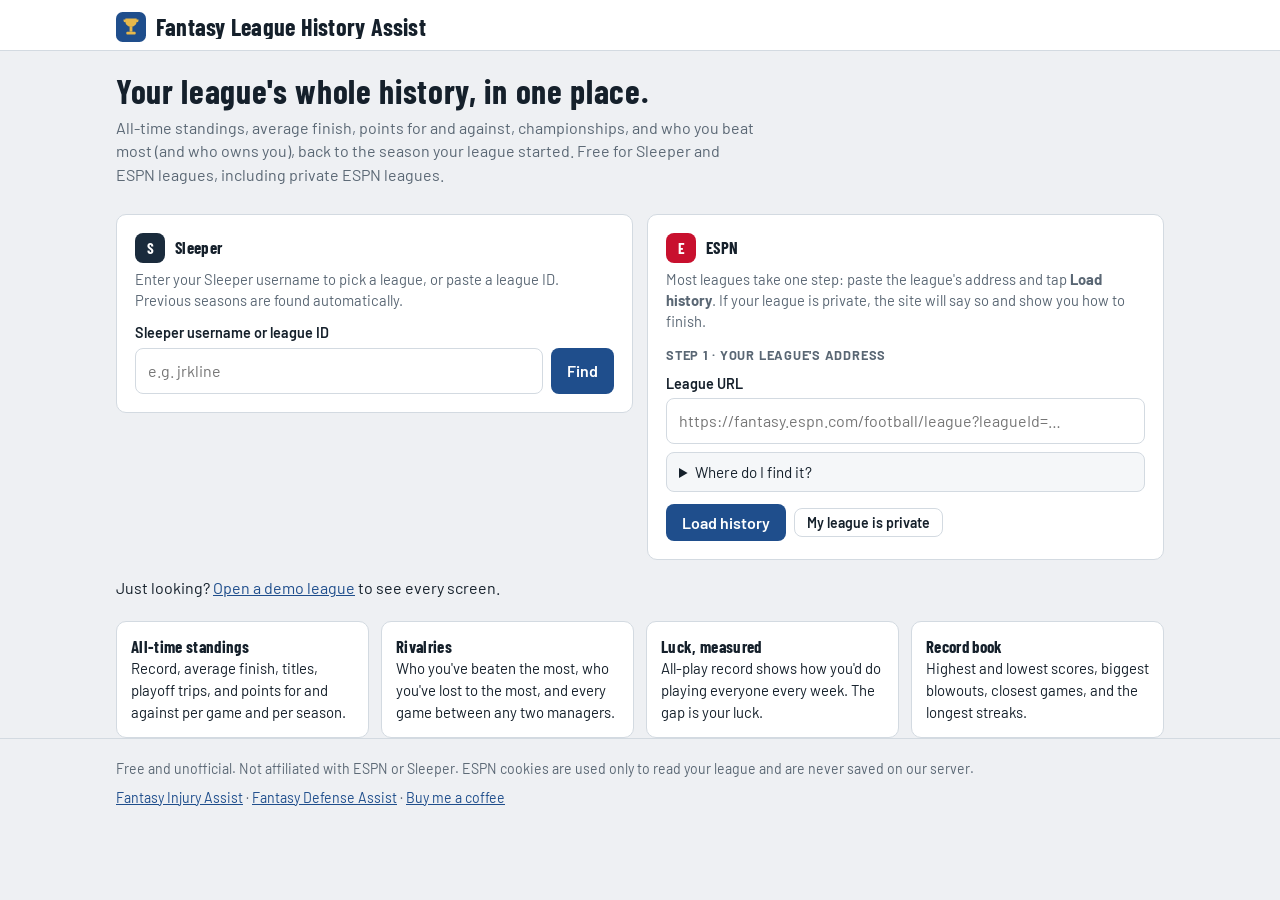
==== index.html @ 36c52a03 "0.0.1" ====
<!DOCTYPE html>
<html lang="en">
<head>
<meta charset="utf-8">
<meta name="viewport" content="width=device-width, initial-scale=1, viewport-fit=cover">
<title>Fantasy League History Assist · Your league's all-time records</title>
<meta name="theme-color" content="#15202B">
<meta name="description" content="Free all-time history for your fantasy football league: average finish, points for and against, championships, head-to-head records, who you beat most and who owns you. Works with Sleeper and ESPN, including private ESPN leagues.">
<link rel="canonical" href="https://fantasyleaguehistoryassist.com/">
<meta property="og:type" content="website">
<meta property="og:url" content="https://fantasyleaguehistoryassist.com/">
<meta property="og:title" content="Fantasy League History Assist · Settle Every Argument">
<meta property="og:description" content="Your fantasy league's whole history: all-time standings, average finish, head-to-head records, and the league record book. Sleeper and ESPN.">
<link rel="icon" type="image/svg+xml" href="icons/logo.svg">
<link rel="preconnect" href="https://fonts.googleapis.com">
<link rel="preconnect" href="https://fonts.gstatic.com" crossorigin>
<link href="https://fonts.googleapis.com/css2?family=Barlow+Condensed:wght@600;700&family=Barlow:wght@400;500;600&display=swap" rel="stylesheet">
<link rel="stylesheet" href="app.css">
</head>
<body>
<header>
  <div class="wrap">
    <div class="titlebar">
      <a class="brandmark" href="./" data-act="home" aria-label="Fantasy League History Assist home">
        <svg width="30" height="30" viewBox="0 0 32 32" aria-hidden="true"><rect width="32" height="32" rx="7" fill="#1F4E8C"/><path d="M10 7h12v3a6 6 0 0 1-12 0z M8 8h2v3a2 2 0 0 1-2-2zM24 8h-2v3a2 2 0 0 0 2-2z" fill="#E7B84B"/><rect x="14.5" y="16" width="3" height="5" fill="#E7B84B"/><rect x="11" y="21" width="10" height="3" rx="1" fill="#E7B84B"/></svg>
        <h1>Fantasy League History Assist</h1>
      </a>
      <div class="hdr-actions" id="hdrActions"></div>
    </div>
    <nav class="tabs" id="tabs" role="tablist" aria-label="Sections"></nav>
  </div>
</header>

<main class="wrap" id="main"></main>

<footer>
  <div class="wrap">
    <span>Free and unofficial. Not affiliated with ESPN or Sleeper. ESPN cookies are used only to read your league and are never saved on our server.</span>
    <span>
      <a href="https://fantasyinjuryassist.com/">Fantasy Injury Assist</a> ·
      <a href="https://fantasydefenseassist.com/">Fantasy Defense Assist</a> ·
      <a id="bmc" href="https://buymeacoffee.com/jrkline1116" target="_blank" rel="noopener">Buy me a coffee</a>
    </span>
  </div>
</footer>

<dialog id="dlg"><div id="dlgBody"></div></dialog>

<script src="config.js"></script>
<script src="supabase/functions/_shared/flh-stats.js"></script>
<script src="supabase/functions/_shared/flh-data.js"></script>
<script src="demo.js"></script>
<script src="app.js"></script>
</body>
</html>
---- app.css ----
:root{
  --bg:#EEF0F3; --surface:#FFFFFF; --surface2:#F5F7F9; --ink:#15202B; --muted:#5A6774; --line:#D3DAE1;
  --brand:#1F4E8C; --brand-ink:#FFFFFF;
  --gold:#9A6B00; --gold-bg:#FBF1D9; --win:#1D7048; --loss:#B42318;
  --win-bg:rgba(29,112,72,.16); --loss-bg:rgba(180,35,24,.14);
  --cond:"Barlow Condensed","Arial Narrow","Roboto Condensed",sans-serif;
  --body:"Barlow","Segoe UI",Roboto,Helvetica,Arial,sans-serif;
  color-scheme:light;
}
@media (prefers-color-scheme: dark){
  :root:not([data-theme="light"]){
    --bg:#0E151D; --surface:#16202B; --surface2:#1B2733; --ink:#E5ECF2; --muted:#94A2B0; --line:#293746;
    --brand:#7FAFE6; --brand-ink:#0E151D;
    --gold:#E7B84B; --gold-bg:#2E2614; --win:#4FBF86; --loss:#F2685C;
    --win-bg:rgba(79,191,134,.2); --loss-bg:rgba(242,104,92,.18);
    color-scheme:dark;
  }
}
:root[data-theme="dark"]{
    --bg:#0E151D; --surface:#16202B; --surface2:#1B2733; --ink:#E5ECF2; --muted:#94A2B0; --line:#293746;
    --brand:#7FAFE6; --brand-ink:#0E151D;
    --gold:#E7B84B; --gold-bg:#2E2614; --win:#4FBF86; --loss:#F2685C;
    --win-bg:rgba(79,191,134,.2); --loss-bg:rgba(242,104,92,.18);
    color-scheme:dark;
}
*{box-sizing:border-box}
html,body{margin:0}
body{background:var(--bg);color:var(--ink);font:16px/1.45 var(--body);-webkit-font-smoothing:antialiased}
button,input,select{font:inherit;color:inherit}
button{cursor:pointer}
a{color:var(--brand)}
:focus-visible{outline:3px solid var(--brand);outline-offset:2px}
[hidden]{display:none!important}
.wrap{max-width:1080px;margin:0 auto;padding:0 16px}
.num{font-variant-numeric:tabular-nums}

/* header */
header{background:var(--surface);border-bottom:1px solid var(--line);position:sticky;top:0;z-index:5}
.titlebar{display:flex;align-items:center;justify-content:space-between;gap:12px;padding:12px 0 8px}
.brandmark{display:flex;align-items:center;gap:10px;text-decoration:none;color:inherit;min-width:0}
.brandmark svg{flex:none}
h1{font:700 1.5rem/1 var(--cond);letter-spacing:.01em;margin:0;white-space:nowrap;overflow:hidden;text-overflow:ellipsis}
.hdr-actions{display:flex;gap:6px;flex:none}
.tabs{display:flex;gap:6px;overflow-x:auto;padding:4px 0 10px;scrollbar-width:none}
.tabs::-webkit-scrollbar{display:none}
.tabs:empty{display:none}
.tab{flex:none;border:1.5px solid var(--line);background:transparent;border-radius:999px;padding:5px 14px;font-weight:600;font-size:.92rem;white-space:nowrap}
.tab[aria-selected="true"]{background:var(--ink);color:var(--bg);border-color:var(--ink)}
main{padding:16px 0 40px;min-height:60vh}
h2{font:700 1.25rem/1.1 var(--cond);margin:26px 0 10px;letter-spacing:.02em}
h2:first-child{margin-top:4px}
h3{font:700 1.05rem/1.15 var(--cond);margin:0 0 8px;letter-spacing:.02em}
.sub{color:var(--muted);font-size:.92rem;margin:0 0 12px}
.panel{background:var(--surface);border:1px solid var(--line);border-radius:10px}
.pad{padding:16px}

/* buttons, inputs */
.btn{border:0;background:var(--brand);color:var(--brand-ink);border-radius:8px;padding:10px 16px;font-weight:600;line-height:1.1}
.btn:disabled{opacity:.6;cursor:default}
.btn.small{padding:6px 12px;font-size:.88rem}
.btn.ghost{background:transparent;color:var(--ink);border:1.5px solid var(--line)}
.linkbtn{background:none;border:0;padding:0;color:var(--brand);text-decoration:underline;font-size:inherit}
label.f{display:block;font-weight:600;font-size:.9rem;margin:12px 0 4px}
input[type=text],select{width:100%;padding:10px 12px;border:1.5px solid var(--line);border-radius:8px;background:var(--surface)}
.row-in{display:flex;gap:8px}
.row-in input{flex:1;min-width:0}
.actions{display:flex;gap:8px;flex-wrap:wrap;margin-top:12px;align-items:center}
.err{color:var(--loss);font-size:.9rem;margin-top:8px}
.err:empty{display:none}
.tipbox,.warnbox{border-radius:8px;padding:10px 12px;font-size:.92rem;margin:10px 0}
.tipbox{background:var(--surface2);border:1px solid var(--line)}
.warnbox{background:var(--gold-bg);border:1px solid var(--gold)}
.stepnum{font:700 .8rem/1 var(--body);letter-spacing:.06em;text-transform:uppercase;color:var(--muted);margin:16px 0 4px}
details.howto{border:1px solid var(--line);border-radius:8px;padding:8px 12px;margin:8px 0;background:var(--surface2)}
details.howto summary{cursor:pointer;font-size:.95rem}
details.howto ol{padding-left:20px;margin:8px 0}
details.howto li{margin:4px 0;font-size:.93rem}
.tag{display:inline-block;font-size:.72rem;font-weight:700;letter-spacing:.04em;text-transform:uppercase;border:1px solid var(--line);border-radius:4px;padding:1px 6px;color:var(--muted);vertical-align:middle}

/* landing */
.hero{padding:22px 0 8px}
.hero h2{font-size:2.1rem;margin:0 0 8px;line-height:1.05}
.hero p{color:var(--muted);max-width:640px;margin:0}
.connect{display:grid;grid-template-columns:repeat(auto-fit,minmax(min(100%,300px),1fr));gap:14px;margin-top:20px;align-items:start}
.connect .panel{padding:18px}
.plat{display:flex;align-items:center;gap:10px;margin-bottom:6px}
.plat .dot{width:30px;height:30px;border-radius:8px;display:grid;place-items:center;font:700 .95rem var(--cond);color:#fff}
.dot.sl{background:#1A2B3C}.dot.es{background:#C8102E}
.list .item{display:flex;justify-content:space-between;align-items:center;gap:10px;padding:10px 0;border-top:1px solid var(--line)}
.list .item:first-child{border-top:0}
.features{display:grid;grid-template-columns:repeat(auto-fit,minmax(220px,1fr));gap:12px;margin-top:22px}
.features div{padding:14px;background:var(--surface);border:1px solid var(--line);border-radius:10px;font-size:.93rem}
.features b{display:block;font:700 1.05rem var(--cond);letter-spacing:.02em;margin-bottom:2px}

/* league header strip */
.lghead{display:flex;flex-wrap:wrap;align-items:flex-end;justify-content:space-between;gap:10px;margin-bottom:6px}
.lghead h2{font-size:1.7rem;margin:0}
.kpis{display:grid;grid-template-columns:repeat(auto-fit,minmax(140px,1fr));gap:10px;margin:14px 0}
.kpi{background:var(--surface);border:1px solid var(--line);border-radius:10px;padding:12px 14px}
.kpi .v{font:700 1.7rem/1 var(--cond)}
.kpi .l{color:var(--muted);font-size:.82rem;margin-top:4px}

/* superlative cards */
.cards{display:grid;grid-template-columns:repeat(auto-fit,minmax(230px,1fr));gap:10px}
.card{background:var(--surface);border:1px solid var(--line);border-radius:10px;padding:14px}
.card .k{font-size:.78rem;letter-spacing:.06em;text-transform:uppercase;color:var(--muted);font-weight:700}
.card .who{font:700 1.3rem/1.1 var(--cond);margin:4px 0 2px}
.card .d{font-size:.9rem;color:var(--muted)}
.card.gold{background:var(--gold-bg);border-color:var(--gold)}

/* tables */
.scroll{overflow-x:auto;-webkit-overflow-scrolling:touch;border:1px solid var(--line);border-radius:10px;background:var(--surface)}
table{border-collapse:collapse;width:100%;font-size:.93rem}
th,td{padding:8px 10px;text-align:right;white-space:nowrap;border-top:1px solid var(--line)}
thead th{border-top:0;font:700 .78rem/1.2 var(--body);letter-spacing:.04em;text-transform:uppercase;color:var(--muted);background:var(--surface2);position:sticky;top:0}
th.l,td.l{text-align:left}
th.sort{cursor:pointer;user-select:none}
th.sort:hover{color:var(--ink)}
th.sorted{color:var(--ink)}
th.sorted::after{content:" ▾"}
th.sorted.asc::after{content:" ▴"}
tbody tr:hover{background:var(--surface2)}
td.mgr{font-weight:600}
td .tn{display:block;font-weight:400;color:var(--muted);font-size:.8rem}
.pos{color:var(--win);font-weight:600}.neg{color:var(--loss);font-weight:600}
.trophy{color:var(--gold);font-weight:700}
.muted{color:var(--muted)}
.rank1{font-weight:700}
tr.clickable{cursor:pointer}

/* head-to-head matrix */
.matrix td,.matrix th{text-align:center;padding:6px 8px}
.matrix thead th{writing-mode:initial;max-width:80px;overflow:hidden;text-overflow:ellipsis}
.matrix tbody th{text-align:left;background:var(--surface2);font-weight:600;position:sticky;left:0;z-index:1}
.matrix td.cellbtn{cursor:pointer;font-variant-numeric:tabular-nums}
.matrix td.self{background:repeating-linear-gradient(45deg,transparent 0 4px,var(--line) 4px 5px)}
.matrix td.cellbtn:hover{outline:2px solid var(--brand);outline-offset:-2px}
.hw2{background:var(--win);color:#fff;font-weight:700}
.hw1{background:var(--win-bg)}
.hl1{background:var(--loss-bg)}
.hl2{background:var(--loss);color:#fff;font-weight:700}
@media (prefers-color-scheme: dark){:root:not([data-theme="light"]) .hw2,:root:not([data-theme="light"]) .hl2{color:#0E151D}}
:root[data-theme="dark"] .hw2,:root[data-theme="dark"] .hl2{color:#0E151D}
.legend{display:flex;gap:14px;align-items:center;font-size:.85rem;color:var(--muted);margin:8px 0}
.sw{display:inline-block;width:14px;height:14px;border-radius:3px;vertical-align:-2px;margin-right:4px}

/* rivalry */
.chips{display:flex;gap:6px;flex-wrap:wrap;margin-bottom:12px}
.chip{border:1.5px solid var(--line);background:var(--surface);border-radius:999px;padding:5px 12px;font-weight:600;font-size:.9rem}
.chip[aria-pressed="true"]{background:var(--brand);color:var(--brand-ink);border-color:var(--brand)}
.rivalhead{display:flex;flex-wrap:wrap;gap:14px;align-items:baseline;margin-bottom:12px}
.rivalhead .big{font:700 2rem/1 var(--cond)}

/* records */
.recgrid{display:grid;grid-template-columns:repeat(auto-fit,minmax(min(100%,460px),1fr));gap:14px}
.recgrid .panel h3{padding:12px 14px 0}
.recgrid table{font-size:.9rem}
.recgrid td,.recgrid th{padding:7px 12px}

/* toggles */
.seg{display:inline-flex;border:1.5px solid var(--line);border-radius:8px;overflow:hidden}
.seg button{border:0;background:transparent;padding:6px 12px;font-size:.88rem;font-weight:600}
.seg button[aria-pressed="true"]{background:var(--ink);color:var(--bg)}
.toolbar{display:flex;flex-wrap:wrap;gap:10px;align-items:center;justify-content:space-between;margin-bottom:10px}

/* dialog */
dialog{border:1px solid var(--line);border-radius:12px;background:var(--surface);color:var(--ink);padding:20px;width:min(560px,calc(100vw - 32px));max-height:calc(100vh - 48px)}
dialog::backdrop{background:rgba(10,15,20,.55)}
dialog .close{float:right;margin:-6px -6px 0 0}
.mgrrow{display:grid;grid-template-columns:1fr 1fr;gap:8px;padding:10px 0;border-top:1px solid var(--line)}
.mgrrow:first-of-type{border-top:0}
.mgrrow .orig{grid-column:1/-1;font-size:.82rem;color:var(--muted)}

/* loading */
.loading{display:flex;flex-direction:column;align-items:center;gap:14px;padding:60px 0;color:var(--muted)}
.spin{width:34px;height:34px;border:3px solid var(--line);border-top-color:var(--brand);border-radius:50%;animation:sp 0.8s linear infinite}
@keyframes sp{to{transform:rotate(360deg)}}
.toast{position:fixed;left:50%;bottom:20px;transform:translateX(-50%);background:var(--ink);color:var(--bg);padding:10px 16px;border-radius:8px;font-size:.92rem;z-index:20;max-width:calc(100vw - 32px)}

footer{border-top:1px solid var(--line);padding:20px 0 30px;color:var(--muted);font-size:.88rem}
footer .wrap{display:flex;flex-wrap:wrap;gap:8px 18px;justify-content:space-between}

.glog{display:grid;grid-template-columns:repeat(auto-fill,minmax(190px,1fr));gap:4px 16px;font-size:.88rem;max-width:calc(100vw - 80px)}
@media (max-width:560px){
  .cards{grid-template-columns:1fr 1fr}
  .card .who{font-size:1.1rem}
  .kpi .v{font-size:1.4rem}
  h1{font-size:1.2rem}
  .hero h2{font-size:1.65rem}
  .hdr-actions .btn span{display:none}
}
@media print{
  header,footer,.hdr-actions,.toolbar .seg,.chips,.tabs{display:none!important}
  body{background:#fff;color:#000}
  .scroll{overflow:visible;border:0}
}

/* share banner after loading a league */
.sharebox{display:flex;gap:10px;align-items:flex-start;justify-content:space-between;background:var(--gold-bg);border:1px solid var(--gold);border-radius:10px;padding:12px 14px;margin:10px 0 4px;font-size:.95rem}
.sharebox > div{min-width:0;flex:1}
.shareurl{display:flex;gap:8px;margin-top:8px}
.shareurl input{flex:1;min-width:0;padding:7px 10px;font-size:.9rem}

/* team page + seasons */
.kpi.gold{background:var(--gold-bg);border-color:var(--gold)}
.kpi .l{overflow-wrap:anywhere}
.weeknav{display:flex;gap:8px;align-items:center;margin-bottom:10px}
.weeknav select{width:auto;min-width:130px;padding:6px 10px}
.weeknav .btn{font-size:1.1rem;line-height:1;padding:6px 14px}
.sr{position:absolute;width:1px;height:1px;overflow:hidden;clip:rect(0 0 0 0)}
.mugrid{display:grid;grid-template-columns:repeat(auto-fill,minmax(min(100%,300px),1fr));gap:10px}
.mu{background:var(--surface);border:1px solid var(--line);border-radius:10px;overflow:hidden}
.mside{display:flex;justify-content:space-between;align-items:center;gap:10px;padding:9px 12px}
.mside + .mside{border-top:1px solid var(--line)}
.mside.win{font-weight:700}
.mside.win .mscore::before{content:"◂ ";color:var(--win);font-size:.8em}
.mside:not(.win){color:var(--muted)}
.mname{min-width:0;overflow:hidden;text-overflow:ellipsis;white-space:nowrap}
.mname .tn{font-weight:400}
.mscore{flex:none;font-size:1.05rem}
h3.round{font:700 .82rem/1 var(--body);letter-spacing:.06em;text-transform:uppercase;color:var(--muted);margin:16px 0 8px}
.mname .tn{display:inline;margin-left:6px;font-size:.82rem;color:var(--muted)}
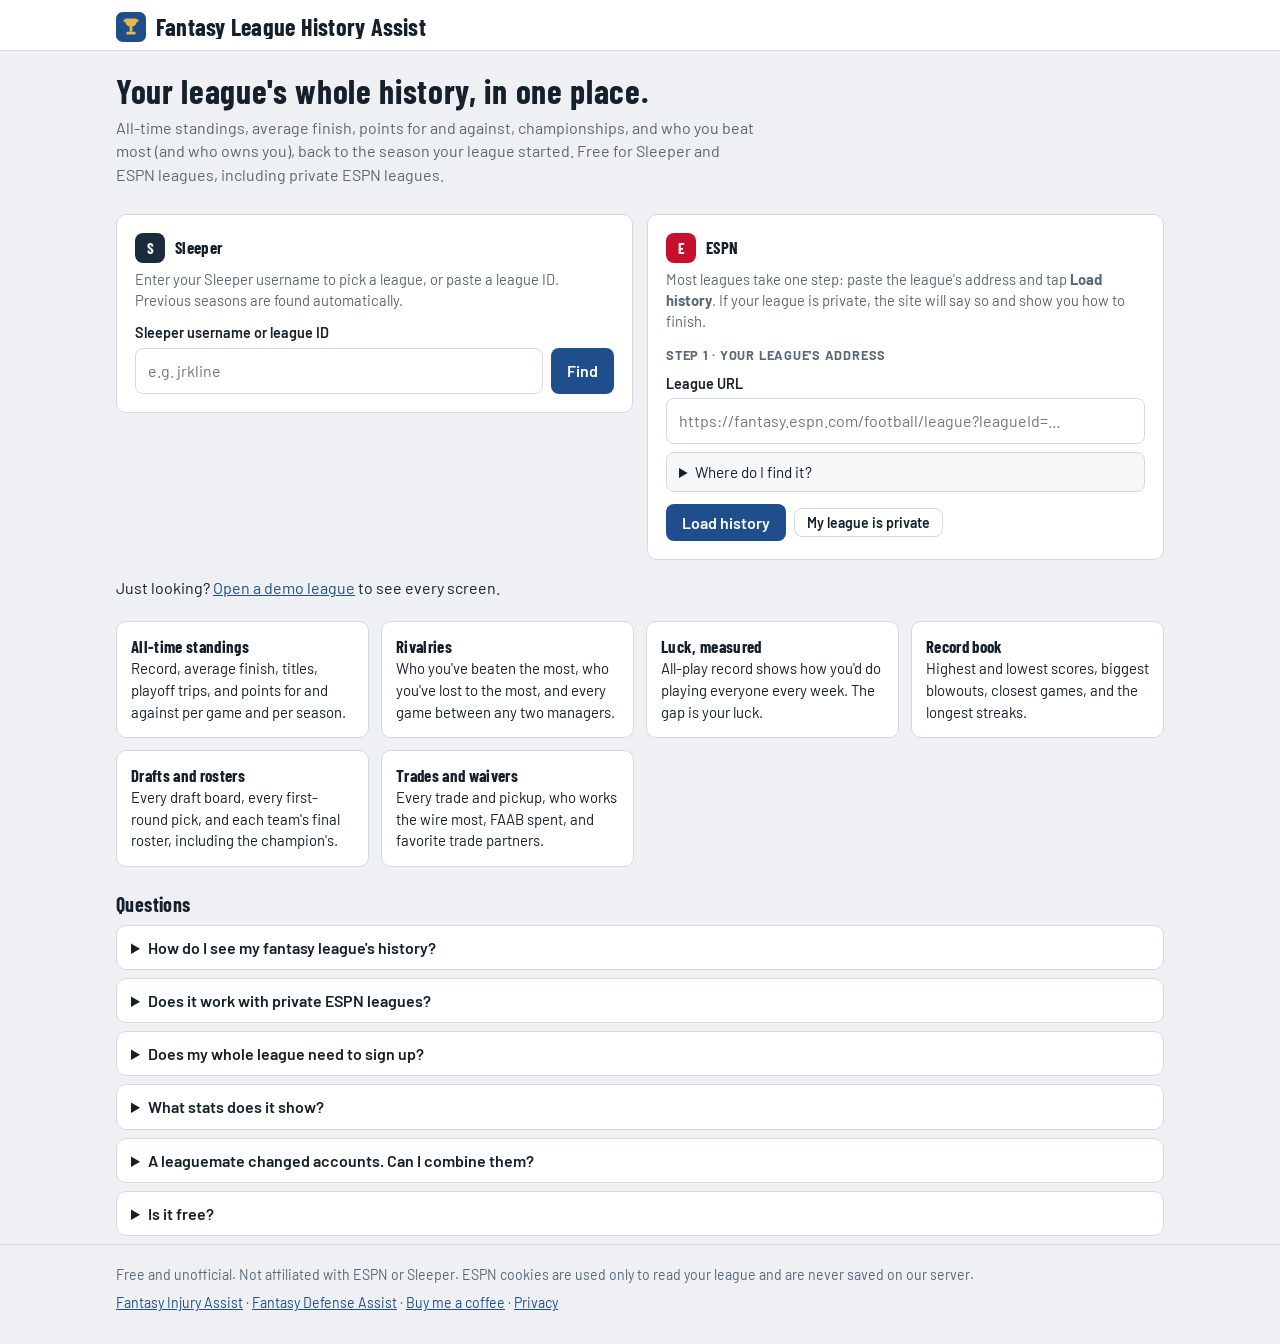
==== commit ae0f46aa: "0.0.8" ====
--- a/index.html
+++ b/index.html
@@ -10,12 +10,27 @@
 <meta property="og:type" content="website">
 <meta property="og:url" content="https://fantasyleaguehistoryassist.com/">
 <meta property="og:title" content="Fantasy League History Assist · Settle Every Argument">
-<meta property="og:description" content="Your fantasy league's whole history: all-time standings, average finish, head-to-head records, and the league record book. Sleeper and ESPN.">
+<meta property="og:description" content="Your fantasy league's whole history: all-time standings, titles, head-to-head records, the record book, every draft, roster and trade. Sleeper and ESPN. Free, opens on any phone.">
+<meta property="og:site_name" content="Fantasy League History Assist">
+<meta property="og:image" content="https://fantasyleaguehistoryassist.com/icons/og-image.png">
+<meta property="og:image:width" content="1200">
+<meta property="og:image:height" content="630">
+<meta property="og:image:alt" content="Fantasy League History Assist: your league's whole history. Settle every argument.">
+<meta name="twitter:card" content="summary_large_image">
+<meta name="twitter:title" content="Fantasy League History Assist · Settle Every Argument">
+<meta name="twitter:description" content="Your fantasy league's whole history: standings, titles, head-to-head, record book, drafts, rosters and trades. Sleeper and ESPN.">
+<meta name="twitter:image" content="https://fantasyleaguehistoryassist.com/icons/og-image.png">
+<link rel="apple-touch-icon" href="icons/og-image.png">
 <link rel="icon" type="image/svg+xml" href="icons/logo.svg">
 <link rel="preconnect" href="https://fonts.googleapis.com">
 <link rel="preconnect" href="https://fonts.gstatic.com" crossorigin>
 <link href="https://fonts.googleapis.com/css2?family=Barlow+Condensed:wght@600;700&family=Barlow:wght@400;500;600&display=swap" rel="stylesheet">
 <link rel="stylesheet" href="app.css">
+<script type="application/ld+json">
+{"@context":"https://schema.org","@type":"WebApplication","name":"Fantasy League History Assist","url":"https://fantasyleaguehistoryassist.com/",
+ "applicationCategory":"SportsApplication","operatingSystem":"Any","offers":{"@type":"Offer","price":"0","priceCurrency":"USD"},
+ "description":"Free all-time history for your Sleeper or ESPN fantasy football league: all-time standings, average finish, head-to-head records, record book, every draft, final rosters, trades and waiver pickups."}
+</script>
 </head>
 <body>
 <header>
@@ -31,7 +46,11 @@
   </div>
 </header>
 
+<div class="adslot ad-top wrap" id="adTop" hidden></div>
 <main class="wrap" id="main"></main>
+<div class="adslot ad-bottom wrap" id="adBottom" hidden></div>
+<div class="adrail ad-left" id="adLeft" hidden></div>
+<div class="adrail ad-right" id="adRight" hidden></div>
 
 <footer>
   <div class="wrap">
@@ -39,7 +58,8 @@
     <span>
       <a href="https://fantasyinjuryassist.com/">Fantasy Injury Assist</a> ·
       <a href="https://fantasydefenseassist.com/">Fantasy Defense Assist</a> ·
-      <a id="bmc" href="https://buymeacoffee.com/jrkline1116" target="_blank" rel="noopener">Buy me a coffee</a>
+      <a id="bmc" href="https://buymeacoffee.com/jrkline1116" target="_blank" rel="noopener">Buy me a coffee</a> ·
+      <a href="privacy.html">Privacy</a>
     </span>
   </div>
 </footer>
--- a/app.css
+++ b/app.css
@@ -220,3 +220,103 @@
 .mscore{flex:none;font-size:1.05rem}
 h3.round{font:700 .82rem/1 var(--body);letter-spacing:.06em;text-transform:uppercase;color:var(--muted);margin:16px 0 8px}
 .mname .tn{display:inline;margin-left:6px;font-size:.82rem;color:var(--muted)}
+
+/* per-game average shown after a total */
+.avg { color: var(--muted, #8a97a8); font-size: .85em; font-weight: 400; white-space: nowrap; }
+th .avg { font-size: .8em; }
+
+/* compact tables: two-line headers, tighter cells, manager column stays put while scrolling sideways */
+table.compact th, table.compact td { padding: 8px 7px; }
+table.compact thead th { white-space: normal; vertical-align: bottom; line-height: 1.15; }
+table.compact tbody td:first-child { position: sticky; left: 0; background: var(--surface); z-index: 1; }
+table.compact thead th:first-child { position: sticky; left: 0; z-index: 2; }
+table.compact tr.clickable:hover td:first-child { background: var(--surface2); }
+
+/* Overview "who counts" slider */
+.slider { margin: 18px 0 4px; }
+.slider label { display: block; font-size: .95rem; margin-bottom: 8px; }
+.slider input[type=range] { width: 100%; accent-color: var(--gold); }
+.slider .ends { display: flex; justify-content: space-between; font-size: .8rem; color: var(--muted); margin-top: 2px; gap: 10px; }
+
+/* finish strip: one box per season (numbers inside so it also reads in black & white) */
+.fstrip { display: inline-flex; gap: 3px; }
+.fbox { display: inline-flex; align-items: center; justify-content: center; min-width: 22px; height: 22px; padding: 0 3px; border-radius: 5px;
+  font: 700 .74rem/1 var(--body); border: 1px solid var(--line); color: var(--muted); background: transparent; }
+.fbox.c1 { background: var(--gold); border-color: var(--gold); color: var(--surface); }
+.fbox.c3 { background: var(--gold-bg); border: 2px solid var(--gold); color: var(--ink); }
+.fbox.cp { background: var(--surface2); border-color: var(--muted); color: var(--ink); }
+.fbox.cl { border-style: dashed; color: var(--loss); }
+.fbox.none { border-color: transparent; }
+
+/* ---------- drafts, rosters, trades and pickups ---------- */
+:root{ --p-qb:#E7EEFB; --p-rb:#E4F4EA; --p-wr:#FBEFE0; --p-te:#F3E8F7; --p-k:#EEF0F3; --p-dst:#E9EDF0; }
+@media (prefers-color-scheme: dark){ :root:not([data-theme="light"]){ --p-qb:#1C2B44; --p-rb:#183427; --p-wr:#3A2C17; --p-te:#2F2238; --p-k:#222C36; --p-dst:#1F2830; } }
+:root[data-theme="dark"]{ --p-qb:#1C2B44; --p-rb:#183427; --p-wr:#3A2C17; --p-te:#2F2238; --p-k:#222C36; --p-dst:#1F2830; }
+.clickable{cursor:pointer}
+.ppos{display:inline-block;min-width:26px;text-align:center;font:700 .66rem/1.5 var(--body);letter-spacing:.03em;border:1px solid var(--line);border-radius:4px;padding:0 4px;color:var(--ink);vertical-align:1px}
+.ppos.qb{background:var(--p-qb)} .ppos.rb{background:var(--p-rb)} .ppos.wr{background:var(--p-wr)} .ppos.te{background:var(--p-te)} .ppos.k{background:var(--p-k)} .ppos.dst{background:var(--p-dst)}
+.pl{white-space:nowrap}
+.tg .pl,.glog .pl{display:inline-block;margin:0 10px 2px 0}
+
+table.board{font-size:.82rem;table-layout:fixed}
+table.board th,table.board td{white-space:normal;text-align:left;vertical-align:top;padding:6px 7px}
+table.board thead th{min-width:112px;font-size:.72rem}
+table.board th.rnd{width:34px;min-width:34px;background:var(--surface2);position:sticky;left:0;z-index:1;text-align:center}
+table.board thead th:first-child{width:34px;min-width:34px;position:sticky;left:0;z-index:2}
+.dcell{border-left:1px solid var(--line)}
+.dcell .dn{display:block;font-weight:600;line-height:1.2}
+.dcell .dm{display:block;color:var(--muted);font-size:.72rem}
+.dcell .dt{display:block;font-size:.72rem;font-style:italic}
+.dcell.qb{background:var(--p-qb)} .dcell.rb{background:var(--p-rb)} .dcell.wr{background:var(--p-wr)} .dcell.te{background:var(--p-te)} .dcell.k{background:var(--p-k)} .dcell.dst{background:var(--p-dst)}
+table.firsts td{white-space:normal;min-width:120px;vertical-align:top}
+
+.rgrid{display:grid;grid-template-columns:repeat(auto-fill,minmax(min(100%,240px),1fr));gap:10px}
+.rcard{background:var(--surface);border:1px solid var(--line);border-radius:10px;overflow:hidden}
+.rhead{padding:9px 12px;background:var(--surface2);border-bottom:1px solid var(--line)}
+.rhead .tn{display:block;font-size:.8rem;color:var(--muted)}
+.plist{list-style:none;margin:0;padding:6px 12px 8px;font-size:.88rem}
+ol.plist li,ul.plist li{display:flex;gap:6px;align-items:baseline;padding:2px 0}
+.plist li.bench{color:var(--muted)}
+.plist li.bench:first-of-type,.plist li:not(.bench) + li.bench{border-top:1px dashed var(--line);margin-top:4px;padding-top:6px}
+.plist .rk{color:var(--muted);font-size:.78rem;min-width:34px}
+.plist .how{margin-left:auto;font:700 .7rem var(--body);color:var(--muted)}
+.rfoot{padding:6px 12px 9px;border-top:1px solid var(--line);font-size:.78rem;color:var(--muted)}
+
+.tgrid{display:grid;grid-template-columns:repeat(auto-fill,minmax(min(100%,320px),1fr));gap:10px}
+.tcard{background:var(--surface);border:1px solid var(--line);border-radius:10px;overflow:hidden}
+.tcard .th{padding:7px 12px;font:700 .76rem/1.2 var(--body);letter-spacing:.05em;text-transform:uppercase;color:var(--muted);background:var(--surface2);border-bottom:1px solid var(--line)}
+.tside{padding:8px 12px;font-size:.9rem}
+.tside + .tside{border-top:1px dashed var(--line)}
+.tside .tw{margin-bottom:3px}
+.spin.inline{display:inline-block;width:14px;height:14px;border-width:2px;vertical-align:-2px;margin-right:6px}
+@media print{ .dcell,.ppos{background:none!important} .tcard,.rcard{break-inside:avoid} }
+/* names that open a roster, the Back bar, one team's season */
+.mlink{background:none;border:0;padding:0;font:inherit;color:inherit;cursor:pointer;text-align:left;text-decoration:underline dotted;text-decoration-color:var(--muted);text-underline-offset:3px}
+.mlink:hover{color:var(--brand);text-decoration-style:solid}
+.fbox[data-act]{cursor:pointer}
+.fbox[data-act]:hover{outline:2px solid var(--brand);outline-offset:1px}
+.backbar{margin:0 0 10px}
+.rres{font-weight:600;font-size:.85rem;color:var(--muted);margin-left:4px}
+.tsgrid{display:grid;grid-template-columns:repeat(auto-fit,minmax(min(100%,320px),1fr));gap:14px;align-items:start}
+
+/* ads (hidden unless config.js has AdSense IDs) */
+.adslot{display:flex;justify-content:center;min-height:0;margin:12px auto}
+.adslot ins{width:100%;max-width:970px}
+.adrail{position:fixed;top:140px;width:160px;min-height:600px;z-index:1}
+.ad-left{left:max(8px,calc(50% - 540px - 180px))}
+.ad-right{right:max(8px,calc(50% - 540px - 180px))}
+@media (max-width:1479px){.adrail{display:none!important}}
+@media print{.adslot,.adrail{display:none!important}}
+/* landing questions */
+.faq{margin-top:26px}
+.faq details{background:var(--surface);border:1px solid var(--line);border-radius:10px;padding:10px 14px;margin:8px 0}
+.faq summary{cursor:pointer;font-weight:600}
+.faq p{margin:8px 0 2px;color:var(--muted);font-size:.94rem}
+/* share dialog */
+textarea.sharemsg{width:100%;padding:10px 12px;border:1.5px solid var(--line);border-radius:8px;background:var(--surface);font:inherit;font-size:.93rem;line-height:1.4;resize:vertical}
+.sharebtns{display:flex;gap:8px;flex-wrap:wrap;margin-top:12px}
+.sharebtns a.btn{text-decoration:none;display:inline-block}
+/* talk smack */
+td.sm{width:34px;padding-left:0!important;padding-right:6px!important}
+.smackbtn{background:none;border:1px solid var(--line);border-radius:6px;padding:1px 5px;font-size:.95rem;line-height:1.3;cursor:pointer}
+.smackbtn:hover{border-color:var(--brand);background:var(--surface2)}
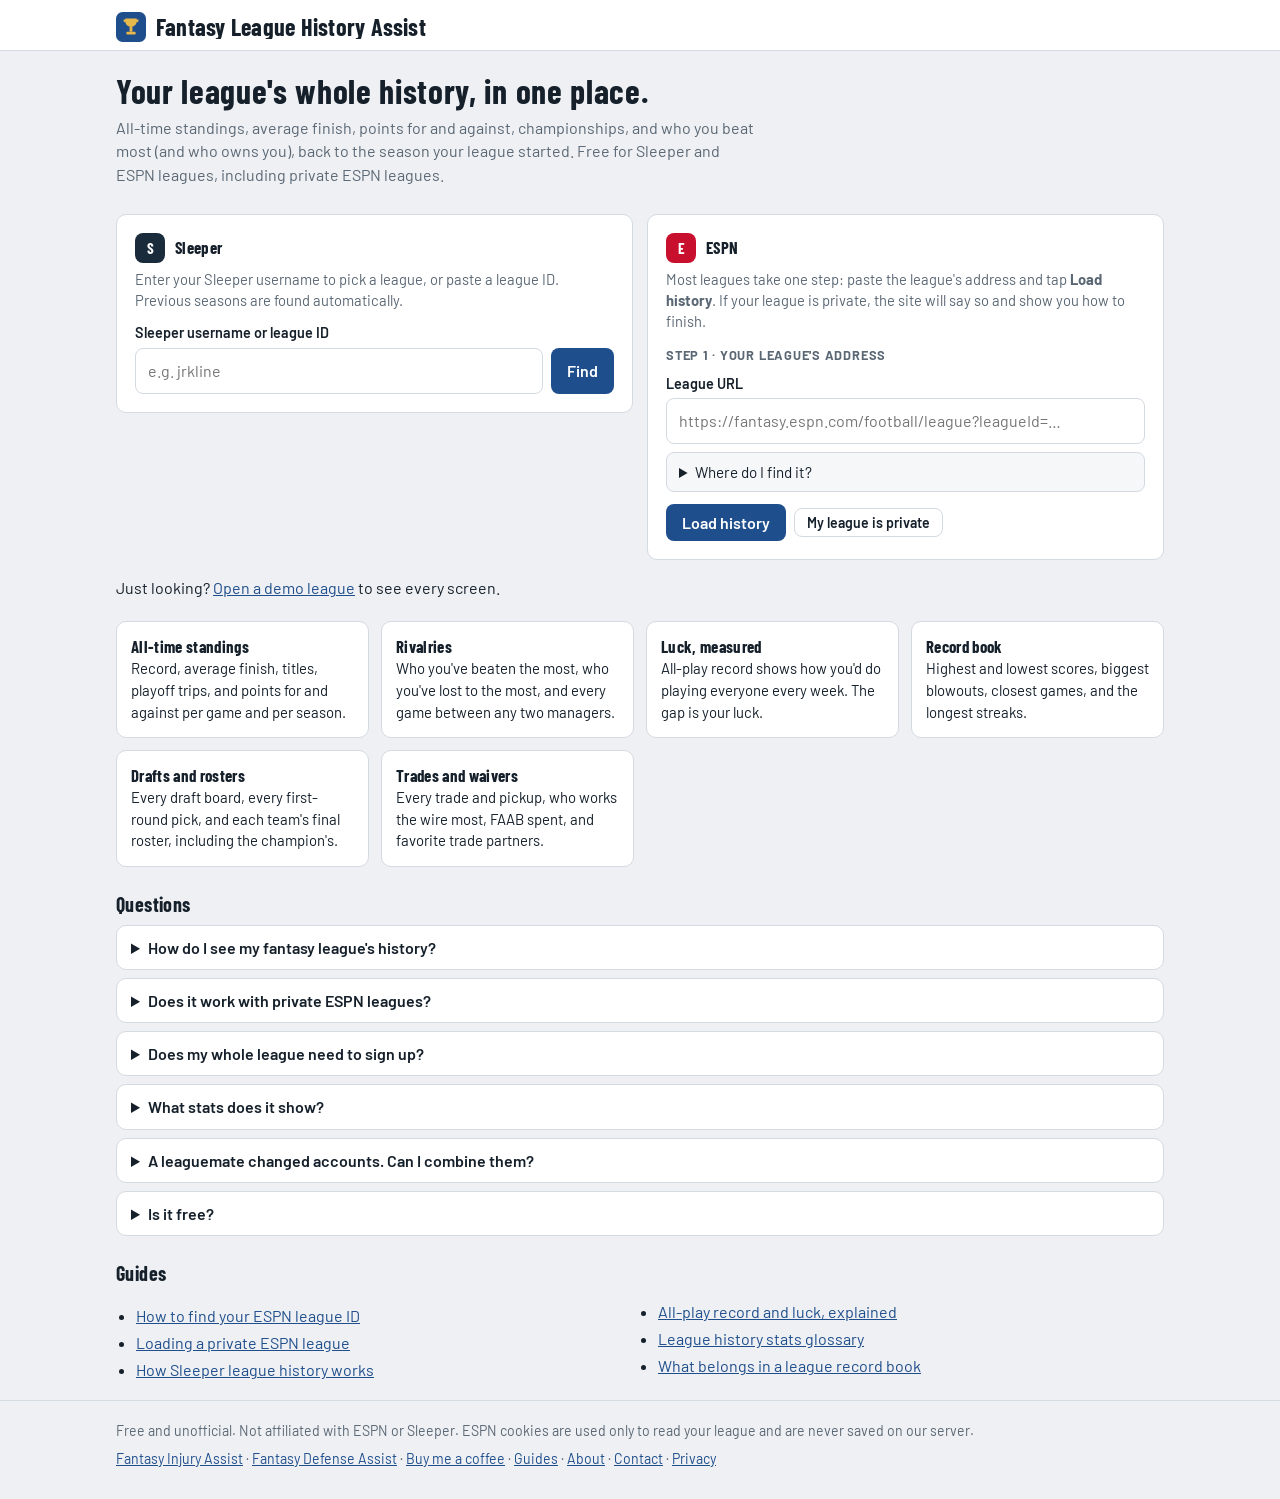
==== commit ae8f1166: "0.1.0" ====
--- a/index.html
+++ b/index.html
@@ -31,6 +31,7 @@
  "applicationCategory":"SportsApplication","operatingSystem":"Any","offers":{"@type":"Offer","price":"0","priceCurrency":"USD"},
  "description":"Free all-time history for your Sleeper or ESPN fantasy football league: all-time standings, average finish, head-to-head records, record book, every draft, final rosters, trades and waiver pickups."}
 </script>
+<script type="application/ld+json">{"@context": "https://schema.org", "@type": "FAQPage", "mainEntity": [{"@type": "Question", "name": "How do I see my fantasy league's history?", "acceptedAnswer": {"@type": "Answer", "text": "Enter your Sleeper username (or league ID), or paste your ESPN league's web address, and tap Load. Every past season loads automatically, back to the year your league started, and you get a link to share with the league."}}, {"@type": "Question", "name": "Does it work with private ESPN leagues?", "acceptedAnswer": {"@type": "Answer", "text": "Yes. Either ask your commissioner to make the league viewable to the public (30 seconds in ESPN's League Manager tools), or use the one-click bookmark on a computer. Your ESPN login is used only to read the league and is never saved on our server."}}, {"@type": "Question", "name": "Does my whole league need to sign up?", "acceptedAnswer": {"@type": "Answer", "text": "No. One person loads the league and shares the link. Everyone else just opens it on any phone or computer, no account or login needed."}}, {"@type": "Question", "name": "What stats does it show?", "acceptedAnswer": {"@type": "Answer", "text": "All-time standings and record, average finish, titles, playoff trips, points for and against (with per-game averages), head-to-head records against every manager, all-play record and luck, the league record book, every draft, final rosters, trades and waiver pickups."}}, {"@type": "Question", "name": "A leaguemate changed accounts. Can I combine them?", "acceptedAnswer": {"@type": "Answer", "text": "Yes. Open Managers, then merge the old account into the new one. Their records combine, and the change shows for everyone with the link (and can be undone)."}}, {"@type": "Question", "name": "Is it free?", "acceptedAnswer": {"@type": "Answer", "text": "Yes, free for Sleeper and ESPN leagues. It isn't affiliated with ESPN or Sleeper."}}]}</script>
 </head>
 <body>
 <header>
@@ -47,7 +48,36 @@
 </header>
 
 <div class="adslot ad-top wrap" id="adTop" hidden></div>
-<main class="wrap" id="main"></main>
+<main class="wrap" id="main">
+  <section class="hero">
+    <h2>Your league's whole history, in one place.</h2>
+    <p>All-time standings, average finish, points for and against, championships, and who you beat most (and who owns you), back to the season your league started. Free for Sleeper and ESPN leagues, including private ESPN leagues.</p>
+  </section>
+  <div class="features">
+    <div><b>All-time standings</b>Record, average finish, titles, playoff trips, and points for and against per game and per season.</div>
+    <div><b>Rivalries</b>Who you've beaten the most, who you've lost to the most, and every game between any two managers.</div>
+    <div><b>Luck, measured</b>All-play record shows how you'd do playing everyone every week. The gap is your luck.</div>
+    <div><b>Record book</b>Highest and lowest scores, biggest blowouts, closest games, and the longest streaks.</div>
+    <div><b>Drafts and rosters</b>Every draft board, every first-round pick, and each team's final roster, including the champion's.</div>
+    <div><b>Trades and waivers</b>Every trade and pickup, who works the wire most, FAAB spent, and favorite trade partners.</div>
+  </div>
+  <section class="faq"><h2>Questions</h2>
+    <details><summary>How do I see my fantasy league's history?</summary><p>Enter your Sleeper username (or league ID), or paste your ESPN league's web address, and tap Load. Every past season loads automatically, back to the year your league started, and you get a link to share with the league.</p></details>
+    <details><summary>Does it work with private ESPN leagues?</summary><p>Yes. Either ask your commissioner to make the league viewable to the public (30 seconds in ESPN's League Manager tools), or use the one-click bookmark on a computer. Your ESPN login is used only to read the league and is never saved on our server.</p></details>
+    <details><summary>Does my whole league need to sign up?</summary><p>No. One person loads the league and shares the link. Everyone else just opens it on any phone or computer, no account or login needed.</p></details>
+    <details><summary>What stats does it show?</summary><p>All-time standings and record, average finish, titles, playoff trips, points for and against (with per-game averages), head-to-head records against every manager, all-play record and luck, the league record book, every draft, final rosters, trades and waiver pickups.</p></details>
+    <details><summary>A leaguemate changed accounts. Can I combine them?</summary><p>Yes. Open Managers, then merge the old account into the new one. Their records combine, and the change shows for everyone with the link (and can be undone).</p></details>
+    <details><summary>Is it free?</summary><p>Yes, free for Sleeper and ESPN leagues. It isn't affiliated with ESPN or Sleeper.</p></details>
+  </section>
+  <section class="guidelinks"><h2>Guides</h2><ul>
+    <li><a href="guides/find-espn-league-id.html">How to find your ESPN league ID</a></li>
+    <li><a href="guides/private-espn-league.html">Loading a private ESPN league</a></li>
+    <li><a href="guides/sleeper-league-history.html">How Sleeper league history works</a></li>
+    <li><a href="guides/all-play-record-luck.html">All-play record and luck, explained</a></li>
+    <li><a href="guides/fantasy-league-stats-glossary.html">League history stats glossary</a></li>
+    <li><a href="guides/fantasy-league-record-book.html">What belongs in a league record book</a></li>
+  </ul></section>
+</main>
 <div class="adslot ad-bottom wrap" id="adBottom" hidden></div>
 <div class="adrail ad-left" id="adLeft" hidden></div>
 <div class="adrail ad-right" id="adRight" hidden></div>
@@ -59,6 +89,9 @@
       <a href="https://fantasyinjuryassist.com/">Fantasy Injury Assist</a> ·
       <a href="https://fantasydefenseassist.com/">Fantasy Defense Assist</a> ·
       <a id="bmc" href="https://buymeacoffee.com/jrkline1116" target="_blank" rel="noopener">Buy me a coffee</a> ·
+      <a href="guides/">Guides</a> ·
+      <a href="about.html">About</a> ·
+      <a href="contact.html">Contact</a> ·
       <a href="privacy.html">Privacy</a>
     </span>
   </div>
--- a/app.css
+++ b/app.css
@@ -320,3 +320,38 @@
 td.sm{width:34px;padding-left:0!important;padding-right:6px!important}
 .smackbtn{background:none;border:1px solid var(--line);border-radius:6px;padding:1px 5px;font-size:.95rem;line-height:1.3;cursor:pointer}
 .smackbtn:hover{border-color:var(--brand);background:var(--surface2)}
+.card .who .mlink{font:inherit}
+.smackhint{font-size:.8em;opacity:.7}
+.card .who .smackbtn{font-size:.85rem;vertical-align:3px;margin-left:4px}
+
+/* content pages (guides, about, contact, privacy) */
+.h1{font:700 1.5rem/1 var(--cond);letter-spacing:.01em;white-space:nowrap;overflow:hidden;text-overflow:ellipsis}
+.sitenav{display:flex;align-items:center;gap:14px;flex:none;font-weight:600;font-size:.95rem}
+.sitenav a:not(.btn){text-decoration:none}
+.sitenav .btn{text-decoration:none}
+@media (max-width:560px){.h1{font-size:1.15rem}.sitenav .btn{display:none}}
+.doc{max-width:760px}
+.doc h2{margin-top:28px}
+.doc p,.doc li,.doc dd{font-size:1rem;line-height:1.6}
+.doc ul,.doc ol{padding-left:22px}
+.doc li{margin:4px 0}
+.doc code{font:.9em ui-monospace,SFMono-Regular,Consolas,monospace;background:var(--surface2);border:1px solid var(--line);border-radius:4px;padding:1px 4px;overflow-wrap:anywhere}
+.doc-title{font:700 2rem/1.1 var(--cond);margin:6px 0 6px;white-space:normal}
+.crumbs{font-size:.85rem;color:var(--muted);margin-top:6px}
+.crumbs a{color:var(--muted)}
+.gloss dt{font-weight:700;margin-top:14px}
+.gloss dd{margin:2px 0 0;color:var(--ink)}
+.doc-table{border-collapse:collapse;width:100%;font-size:.93rem;background:var(--surface);border:1px solid var(--line);border-radius:8px}
+.doc-table th,.doc-table td{padding:8px 10px;border-bottom:1px solid var(--line);text-align:right;white-space:nowrap}
+.doc-table .l{text-align:left}
+.doc .scroll{overflow-x:auto}
+.cta{margin:30px 0 8px;line-height:1.55}
+.cta .btn{margin-left:6px;text-decoration:none;display:inline-block;margin-top:6px}
+.gcards{display:grid;grid-template-columns:repeat(auto-fit,minmax(240px,1fr));gap:12px;margin-top:16px}
+.gcard{display:block;background:var(--surface);border:1px solid var(--line);border-radius:10px;padding:14px;text-decoration:none;color:var(--ink)}
+.gcard:hover{border-color:var(--brand)}
+.gcard b{display:block;font:700 1.1rem/1.15 var(--cond);letter-spacing:.02em;color:var(--brand);margin-bottom:4px}
+.gcard span{font-size:.9rem;color:var(--muted)}
+.guidelinks{margin-top:26px}
+.guidelinks ul{columns:2 260px;padding-left:20px}
+.guidelinks li{margin:4px 0}
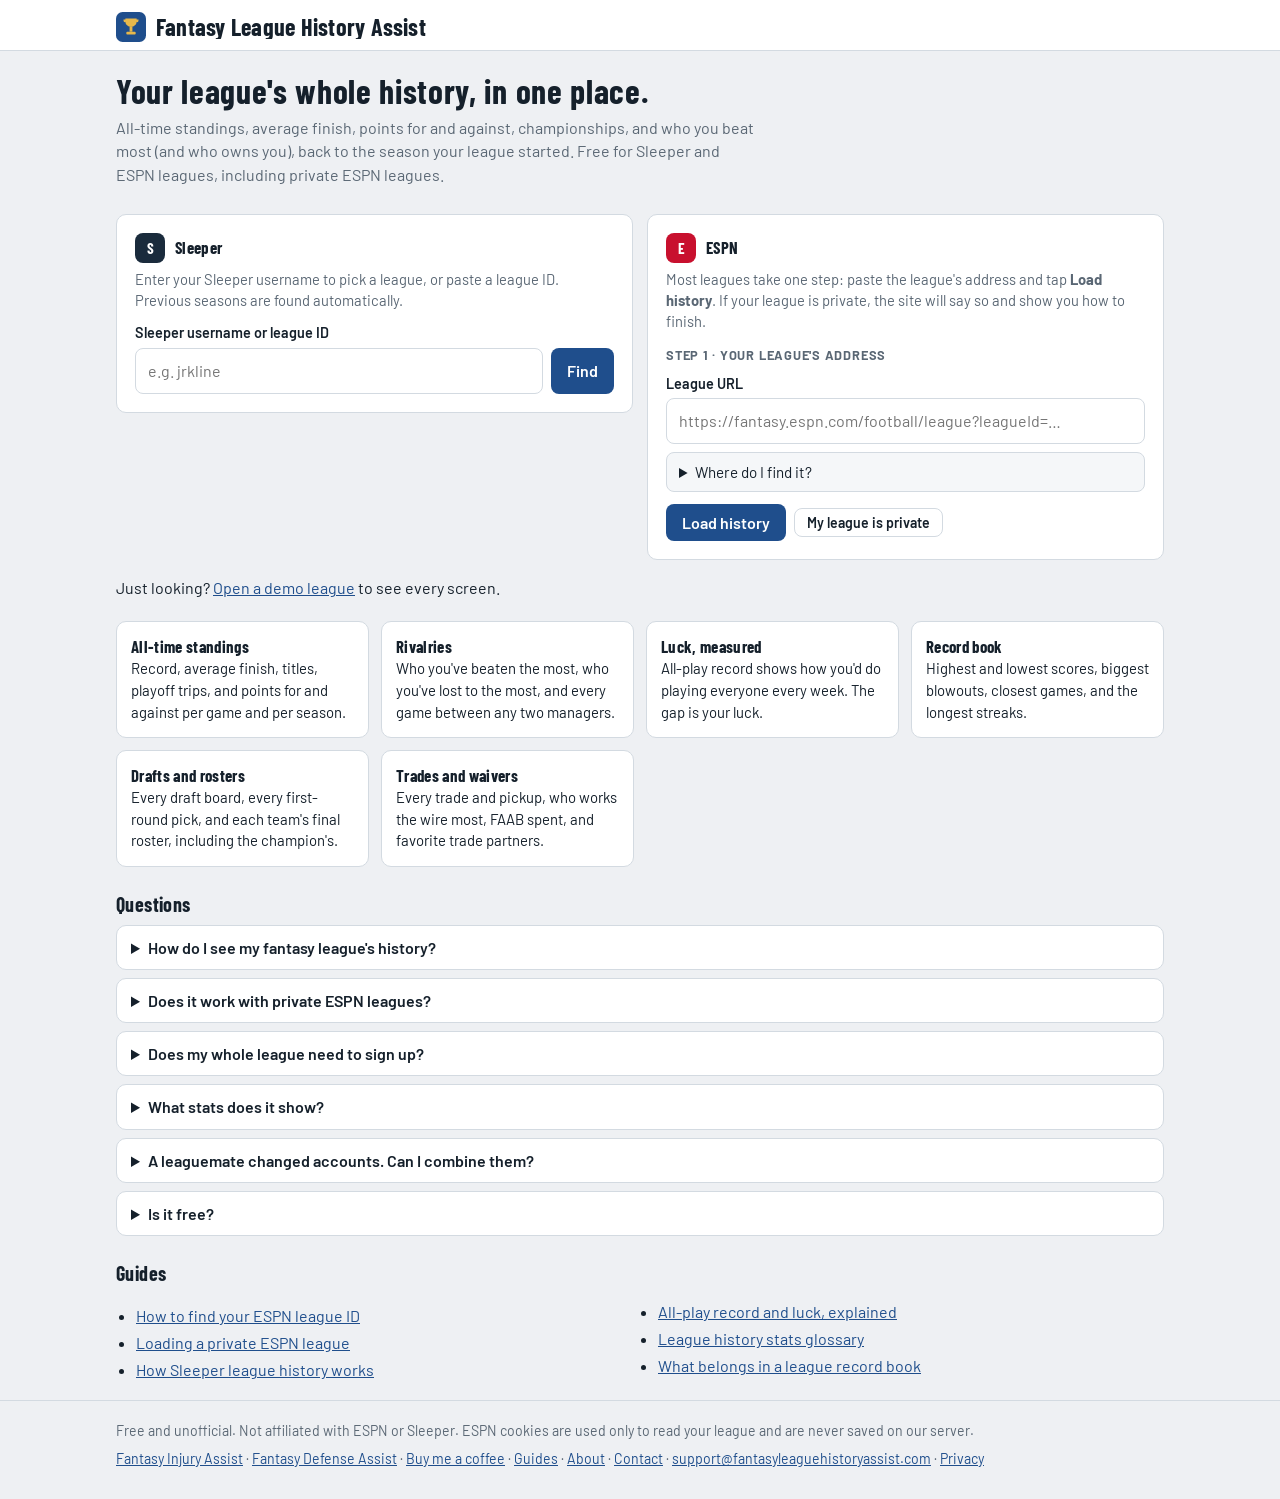
==== commit 8b07cd58: "0.1.7 Add support@fantasyleaguehistoryassist.com to Contact, Privacy, About and every footer.  Co-Au" ====
--- a/index.html
+++ b/index.html
@@ -32,6 +32,8 @@
  "description":"Free all-time history for your Sleeper or ESPN fantasy football league: all-time standings, average finish, head-to-head records, record book, every draft, final rosters, trades and waiver pickups."}
 </script>
 <script type="application/ld+json">{"@context": "https://schema.org", "@type": "FAQPage", "mainEntity": [{"@type": "Question", "name": "How do I see my fantasy league's history?", "acceptedAnswer": {"@type": "Answer", "text": "Enter your Sleeper username (or league ID), or paste your ESPN league's web address, and tap Load. Every past season loads automatically, back to the year your league started, and you get a link to share with the league."}}, {"@type": "Question", "name": "Does it work with private ESPN leagues?", "acceptedAnswer": {"@type": "Answer", "text": "Yes. Either ask your commissioner to make the league viewable to the public (30 seconds in ESPN's League Manager tools), or use the one-click bookmark on a computer. Your ESPN login is used only to read the league and is never saved on our server."}}, {"@type": "Question", "name": "Does my whole league need to sign up?", "acceptedAnswer": {"@type": "Answer", "text": "No. One person loads the league and shares the link. Everyone else just opens it on any phone or computer, no account or login needed."}}, {"@type": "Question", "name": "What stats does it show?", "acceptedAnswer": {"@type": "Answer", "text": "All-time standings and record, average finish, titles, playoff trips, points for and against (with per-game averages), head-to-head records against every manager, all-play record and luck, the league record book, every draft, final rosters, trades and waiver pickups."}}, {"@type": "Question", "name": "A leaguemate changed accounts. Can I combine them?", "acceptedAnswer": {"@type": "Answer", "text": "Yes. Open Managers, then merge the old account into the new one. Their records combine, and the change shows for everyone with the link (and can be undone)."}}, {"@type": "Question", "name": "Is it free?", "acceptedAnswer": {"@type": "Answer", "text": "Yes, free for Sleeper and ESPN leagues. It isn't affiliated with ESPN or Sleeper."}}]}</script>
+<meta name="google-adsense-account" content="ca-pub-5134360334819238">
+<script async src="https://pagead2.googlesyndication.com/pagead/js/adsbygoogle.js?client=ca-pub-5134360334819238" crossorigin="anonymous"></script>
 </head>
 <body>
 <header>
@@ -92,7 +94,7 @@
       <a href="guides/">Guides</a> ·
       <a href="about.html">About</a> ·
       <a href="contact.html">Contact</a> ·
-      <a href="privacy.html">Privacy</a>
+      <a href="mailto:support@fantasyleaguehistoryassist.com">support@fantasyleaguehistoryassist.com</a> · <a href="privacy.html">Privacy</a>
     </span>
   </div>
 </footer>
